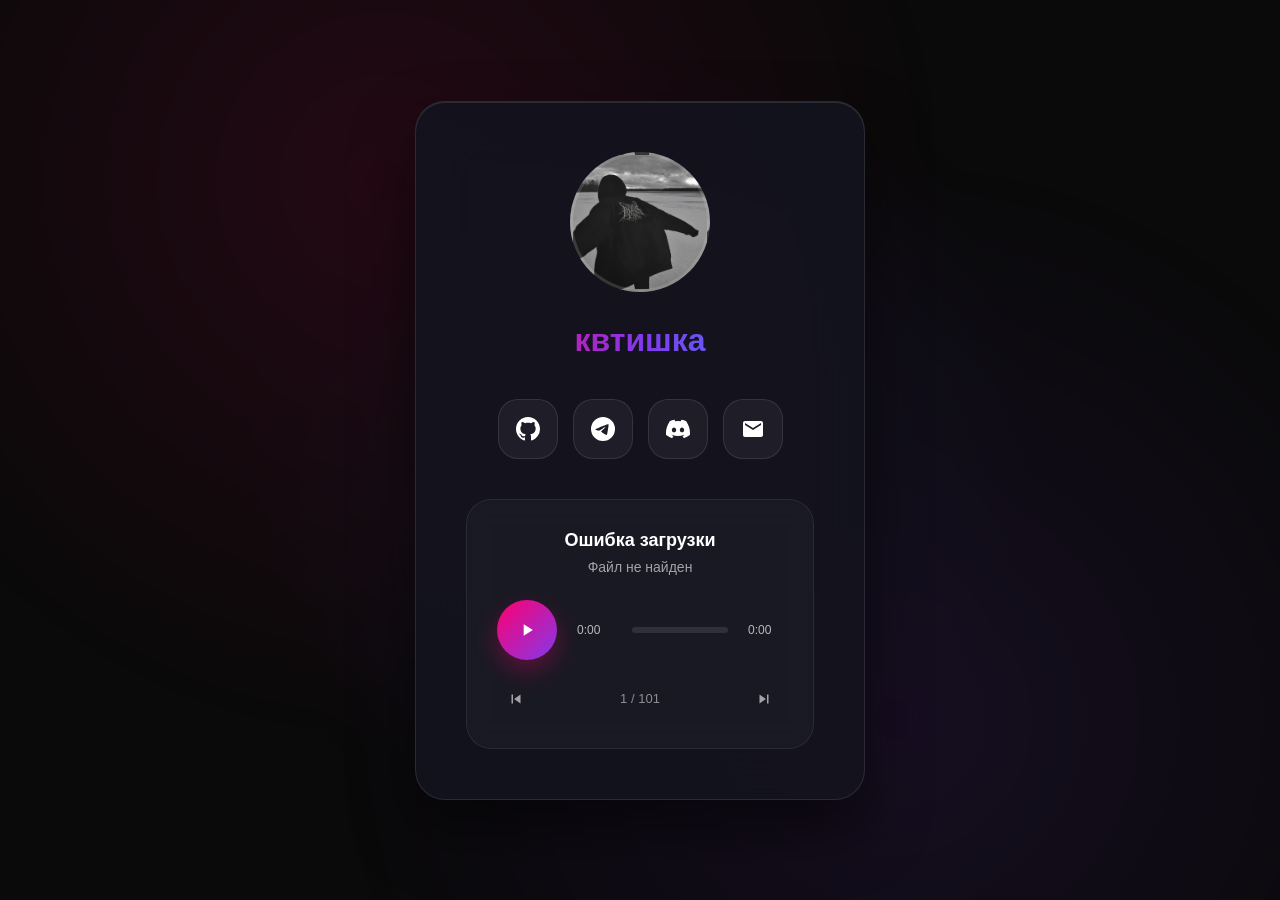
==== index.html @ 4e24af6f "Update index.html" ====
<!DOCTYPE html>
<html lang="ru">
<head>
    <meta charset="UTF-8">
    <meta name="viewport" content="width=device-width, initial-scale=1.0">
    <title>kdev.world</title>
    <style>
        * { margin: 0; padding: 0; box-sizing: border-box; user-select: none; }
        
        body {
            font-family: -apple-system, BlinkMacSystemFont, 'Segoe UI', sans-serif;
            background: #0a0a0a;
            min-height: 100vh;
            display: flex;
            align-items: center;
            justify-content: center;
            overflow: hidden;
        }
        
        body::before {
            content: '';
            position: fixed;
            top: 0;
            left: 0;
            right: 0;
            bottom: 0;
            background: radial-gradient(circle at 30% 20%, #ff006e 0%, transparent 50%), 
                       radial-gradient(circle at 70% 80%, #8338ec 0%, transparent 50%),
                       radial-gradient(circle at 50% 50%, #3a86ff 0%, transparent 50%);
            opacity: 0.1;
            animation: pulse 8s ease-in-out infinite alternate;
        }

        @keyframes shimmerText {
            0% {
                background-position: -200% center;
            }
            100% {
                background-position: 200% center;
            }
        }
        
        @keyframes pulse {
            0% { opacity: 0.1; transform: scale(1); }
            100% { opacity: 0.2; transform: scale(1.05); }
        }
        
        .container {
            background: rgba(20, 20, 30, 0.95);
            backdrop-filter: blur(30px);
            border-radius: 30px;
            padding: 50px;
            border: 1px solid rgba(255, 255, 255, 0.1);
            box-shadow: 0 30px 60px rgba(0, 0, 0, 0.5), inset 0 1px 0 rgba(255, 255, 255, 0.1);
            max-width: 450px;
            width: 90%;
            animation: slideUp 0.8s cubic-bezier(0.2, 0.8, 0.2, 1);
            position: relative;
            z-index: 1;
        }
        
        @keyframes slideUp {
            from { opacity: 0; transform: translateY(50px) scale(0.9); }
            to { opacity: 1; transform: translateY(0) scale(1); }
        }
        
        .avatar {
            width: 140px;
            height: 140px;
            border-radius: 50%;
            margin: 0 auto 30px;
            background: linear-gradient(135deg, #ff006e, #8338ec, #3a86ff);
            display: flex;
            align-items: center;
            justify-content: center;
            font-size: 60px;
            color: white;
            font-weight: 700;
            border: 3px solid rgba(255, 255, 255, 0.2);
            transition: all 0.4s cubic-bezier(0.2, 0.8, 0.2, 1);
            background-size: cover;
            background-position: center;
            position: relative;
            overflow: hidden;
        }
        
        .avatar::before {
            content: '';
            position: absolute;
            top: -50%;
            left: -50%;
            width: 200%;
            height: 200%;
            background: linear-gradient(45deg, transparent, rgba(255, 255, 255, 0.1), transparent);
            animation: shimmer 3s infinite;
        }
        
        @keyframes shimmer {
            0% { transform: translateX(-100%) translateY(-100%) rotate(45deg); }
            100% { transform: translateX(100%) translateY(100%) rotate(45deg); }
        }
        
        .avatar:hover { transform: scale(1.05) rotate(5deg); }
        
        .name {
            color: #ffffff;
            font-size: 32px;
            font-weight: 700;
            margin-bottom: 40px;
            text-align: center;
            background: linear-gradient(90deg, 
                #ff006e 0%, 
                #8338ec 25%, 
                #3a86ff 50%, 
                #8338ec 75%, 
                #ff006e 100%
            );
            background-size: 200% 100%;
            -webkit-background-clip: text;
            -webkit-text-fill-color: transparent;
            background-clip: text;
            animation: shimmerText 3s ease-in-out infinite;
        }
        
        .social-links {
            display: flex;
            justify-content: center;
            gap: 15px;
            margin-bottom: 40px;
        }
        
        .social-link {
            width: 60px;
            height: 60px;
            background: rgba(255, 255, 255, 0.05);
            border-radius: 20px;
            display: flex;
            align-items: center;
            justify-content: center;
            color: white;
            text-decoration: none;
            font-size: 24px;
            transition: all 0.3s cubic-bezier(0.2, 0.8, 0.2, 1);
            border: 1px solid rgba(255, 255, 255, 0.1);
            position: relative;
            overflow: hidden;
        }
        
        .social-link::before {
            content: '';
            position: absolute;
            top: 0;
            left: -100%;
            width: 100%;
            height: 100%;
            background: linear-gradient(90deg, transparent, rgba(255, 255, 255, 0.1), transparent);
            transition: left 0.5s;
        }
        
        .social-link:hover::before { left: 100%; }
        .social-link:hover {
            background: rgba(255, 255, 255, 0.1);
            transform: translateY(-3px);
            box-shadow: 0 15px 30px rgba(0, 0, 0, 0.3);
        }

        .social-link svg {
            width: 24px;
            height: 24px;
            fill: currentColor;
        }
        
        .player {
            background: rgba(255, 255, 255, 0.03);
            border-radius: 25px;
            padding: 30px;
            border: 1px solid rgba(255, 255, 255, 0.08);
            backdrop-filter: blur(10px);
        }
        
        .track-info {
            color: white;
            margin-bottom: 25px;
            text-align: center;
        }
        
        .track-title {
            font-size: 18px;
            font-weight: 600;
            margin-bottom: 8px;
            color: #ffffff;
        }
        
        .track-artist {
            font-size: 14px;
            color: rgba(255, 255, 255, 0.6);
        }
        
        .controls {
            display: flex;
            align-items: center;
            gap: 20px;
            margin-bottom: 20px;
        }
        
        .play-btn {
            width: 60px;
            height: 60px;
            background: linear-gradient(135deg, #ff006e, #8338ec);
            border: none;
            border-radius: 50%;
            color: white;
            font-size: 20px;
            cursor: pointer;
            transition: all 0.3s cubic-bezier(0.2, 0.8, 0.2, 1);
            display: flex;
            align-items: center;
            justify-content: center;
            box-shadow: 0 10px 25px rgba(255, 0, 110, 0.3);
        }

        .play-btn svg {
            width: 20px;
            height: 20px;
            fill: currentColor;
        }
        
        .play-btn:hover {
            transform: scale(1.1);
            box-shadow: 0 15px 35px rgba(255, 0, 110, 0.4);
        }
        
        .time {
            color: rgba(255, 255, 255, 0.7);
            font-size: 12px;
            font-weight: 500;
            min-width: 35px;
        }
        
        .progress-bar {
            flex: 1;
            height: 6px;
            background: rgba(255, 255, 255, 0.1);
            border-radius: 10px;
            overflow: hidden;
            cursor: pointer;
            transition: height 0.2s;
        }
        
        .progress-bar:hover { height: 8px; }
        
        .progress {
            height: 100%;
            background: linear-gradient(90deg, #ff006e, #8338ec, #3a86ff);
            width: 0%;
            transition: width 0.1s;
            border-radius: 10px;
        }
        
        .track-nav {
            display: flex;
            justify-content: space-between;
            align-items: center;
        }
        
        .nav-btn {
            background: none;
            border: none;
            color: rgba(255, 255, 255, 0.6);
            font-size: 18px;
            cursor: pointer;
            padding: 10px;
            border-radius: 10px;
            transition: all 0.3s;
            display: flex;
            align-items: center;
            justify-content: center;
        }

        .nav-btn svg {
            width: 18px;
            height: 18px;
            fill: currentColor;
        }
        
        .nav-btn:hover {
            color: white;
            background: rgba(255, 255, 255, 0.05);
        }
        
        .track-list {
            font-size: 13px;
            color: rgba(255, 255, 255, 0.5);
            font-weight: 500;
        }
    </style>
</head>
<body>
    <div class="container">
        <div class="avatar" style="background-image: url('/src/avatar.jpg');"></div>
        <div class="name">квтишка</div>
        
        <div class="social-links">
            <a href="https://github.com/kdevwp" class="social-link" title="GitHub">
                <svg viewBox="0 0 24 24">
                    <path d="M12 0C5.37 0 0 5.37 0 12c0 5.31 3.435 9.795 8.205 11.385.6.105.825-.255.825-.57 0-.285-.015-1.23-.015-2.235-3.015.555-3.795-.735-4.035-1.41-.135-.345-.72-1.41-1.23-1.695-.42-.225-1.02-.78-.015-.795.945-.015 1.62.87 1.845 1.23 1.08 1.815 2.805 1.305 3.495.99.105-.78.42-1.305.765-1.605-2.67-.3-5.46-1.335-5.46-5.925 0-1.305.465-2.385 1.23-3.225-.12-.3-.54-1.53.12-3.18 0 0 1.005-.315 3.3 1.23.96-.27 1.98-.405 3-.405s2.04.135 3 .405c2.295-1.56 3.3-1.23 3.3-1.23.66 1.65.24 2.88.12 3.18.765.84 1.23 1.905 1.23 3.225 0 4.605-2.805 5.625-5.475 5.925.435.375.81 1.095.81 2.22 0 1.605-.015 2.895-.015 3.3 0 .315.225.69.825.57A12.02 12.02 0 0 0 24 12c0-6.63-5.37-12-12-12z"/>
                </svg>
            </a>
            <a href="https://t.me/cfSpamBlockBot" class="social-link" title="Telegram">
                <svg viewBox="0 0 24 24">
                    <path d="M11.944 0A12 12 0 0 0 0 12a12 12 0 0 0 12 12 12 12 0 0 0 12-12A12 12 0 0 0 12 0a12 12 0 0 0-.056 0zm4.962 7.224c.1-.002.321.023.465.14a.506.506 0 0 1 .171.325c.016.093.036.306.02.472-.18 1.898-.962 6.502-1.36 8.627-.168.9-.499 1.201-.82 1.23-.696.065-1.225-.46-1.9-.902-1.056-.693-1.653-1.124-2.678-1.8-1.185-.78-.417-1.21.258-1.91.177-.184 3.247-2.977 3.307-3.23.007-.032.014-.15-.056-.212s-.174-.041-.249-.024c-.106.024-1.793 1.14-5.061 3.345-.48.33-.913.49-1.302.48-.428-.008-1.252-.241-1.865-.44-.752-.245-1.349-.374-1.297-.789.027-.216.325-.437.893-.663 3.498-1.524 5.83-2.529 6.998-3.014 3.332-1.386 4.025-1.627 4.476-1.635z"/>
                </svg>
            </a>
            <a href="https://discord.com/users/663006385554063380" class="social-link" title="Discord">
                <svg viewBox="0 0 24 24">
                    <path d="M20.317 4.37a19.791 19.791 0 0 0-4.885-1.515.074.074 0 0 0-.079.037c-.21.375-.444.864-.608 1.25a18.27 18.27 0 0 0-5.487 0 12.64 12.64 0 0 0-.617-1.25.077.077 0 0 0-.079-.037A19.736 19.736 0 0 0 3.677 4.37a.07.07 0 0 0-.032.027C.533 9.046-.32 13.58.099 18.057a.082.082 0 0 0 .031.057 19.9 19.9 0 0 0 5.993 3.03.078.078 0 0 0 .084-.028 14.09 14.09 0 0 0 1.226-1.994.076.076 0 0 0-.041-.106 13.107 13.107 0 0 1-1.872-.892.077.077 0 0 1-.008-.128 10.2 10.2 0 0 0 .372-.292.074.074 0 0 1 .077-.010c3.928 1.793 8.18 1.793 12.062 0a.074.074 0 0 1 .078.01c.12.098.246.191.373.292a.077.077 0 0 1-.006.127 12.299 12.299 0 0 1-1.873.892.077.077 0 0 0-.041.107c.36.698.772 1.362 1.225 1.993a.076.076 0 0 0 .084.028 19.839 19.839 0 0 0 6.002-3.03.077.077 0 0 0 .032-.054c.5-5.177-.838-9.674-3.549-13.66a.061.061 0 0 0-.031-.03zM8.02 15.33c-1.183 0-2.157-1.085-2.157-2.419 0-1.333.956-2.419 2.157-2.419 1.21 0 2.176 1.096 2.157 2.42 0 1.333-.956 2.418-2.157 2.418zm7.975 0c-1.183 0-2.157-1.085-2.157-2.419 0-1.333.955-2.419 2.157-2.419 1.21 0 2.176 1.096 2.157 2.42 0 1.333-.946 2.418-2.157 2.418z"/>
                </svg>
            </a>
            <a href="mailto:admin@kdev.world" class="social-link" title="Email">
                <svg viewBox="0 0 24 24">
                    <path d="M20 4H4c-1.1 0-1.99.9-1.99 2L2 18c0 1.1.9 2 2 2h16c1.1 0 2-.9 2-2V6c0-1.1-.9-2-2-2zm0 4l-8 5-8-5V6l8 5 8-5v2z"/>
                </svg>
            </a>
        </div>

        <div class="player">
            <div class="track-info">
                <div class="track-title" id="trackTitle">Загрузка...</div>
                <div class="track-artist" id="trackArtist">Исполнитель</div>
            </div>
            
            <div class="controls">
                <button class="play-btn" id="playBtn">
                    <svg viewBox="0 0 24 24" id="playIcon">
                        <path d="M8 5v14l11-7z"/>
                    </svg>
                    <svg viewBox="0 0 24 24" id="pauseIcon" style="display: none;">
                        <path d="M6 19h4V5H6v14zm8-14v14h4V5h-4z"/>
                    </svg>
                </button>
                <span class="time" id="currentTime">0:00</span>
                <div class="progress-bar" id="progressBar">
                    <div class="progress" id="progress"></div>
                </div>
                <span class="time" id="duration">0:00</span>
            </div>

            <div class="track-nav">
                <button class="nav-btn" id="prevBtn">
                    <svg viewBox="0 0 24 24">
                        <path d="M6 6h2v12H6zm3.5 6l8.5 6V6z"/>
                    </svg>
                </button>
                <div class="track-list">
                    <span id="currentTrack">1</span> / <span id="totalTracks">0</span>
                </div>
                <button class="nav-btn" id="nextBtn">
                    <svg viewBox="0 0 24 24">
                        <path d="M6 18l8.5-6L6 6v12zM16 6v12h2V6h-2z"/>
                    </svg>
                </button>
            </div>
        </div>
    </div>

    <audio id="audio"></audio>

    <script>
        if ('serviceWorker' in navigator) {
            window.addEventListener('load', () => {
                navigator.serviceWorker.register('/sw.js')
                    .then(registration => {
                        console.log('Service Worker зарегистрирован:', registration);
                    })
                    .catch(error => {
                        console.error('Ошибка при регистрации Service Worker:', error);
                    });
            });
        }
    </script>
    
    <script>
        class MusicPlayer {
            constructor() {
                this.audio = document.getElementById('audio');
                this.playBtn = document.getElementById('playBtn');
                this.playIcon = document.getElementById('playIcon');
                this.pauseIcon = document.getElementById('pauseIcon');
                this.prevBtn = document.getElementById('prevBtn');
                this.nextBtn = document.getElementById('nextBtn');
                this.progressBar = document.getElementById('progressBar');
                this.progress = document.getElementById('progress');
                this.currentTime = document.getElementById('currentTime');
                this.duration = document.getElementById('duration');
                this.trackTitle = document.getElementById('trackTitle');
                this.trackArtist = document.getElementById('trackArtist');
                this.currentTrack = document.getElementById('currentTrack');
                this.totalTracks = document.getElementById('totalTracks');
                this.tracks = [];
                this.currentIndex = 0;
                this.isPlaying = false;
                this.init();
            }

            async init() {
                await this.loadTracks();
                this.setupEventListeners();
                if (this.tracks.length > 0) this.loadTrack(0);
            }

            async loadTracks() {
                try {
                    const response = await fetch('/tracks.json');
                    if (!response.ok) throw new Error('Не удалось загрузить файл треков');
                    this.tracks = await response.json();
                    this.parseTrackInfo();
                    this.totalTracks.textContent = this.tracks.length;
                } catch (error) {
                    console.error('Ошибка загрузки треков:', error);
                    this.tracks = [{ name: "auratoshi - sil2nt hill", src: "src/tracks/16. auratoshi - sil2nt hill.mp3" }];
                    this.parseTrackInfo();
                    this.totalTracks.textContent = this.tracks.length;
                }
            }

            parseTrackInfo() {
                this.tracks = this.tracks.map(track => {
                    const parts = track.name.split(' - ');
                    return {
                        title: parts.length > 1 ? parts.slice(1).join(' - ') : track.name,
                        artist: parts.length > 1 ? parts[0] : 'Неизвестный исполнитель',
                        src: track.src
                    };
                });
            }

            setupEventListeners() {
                this.playBtn.addEventListener('click', () => this.togglePlay());
                this.prevBtn.addEventListener('click', () => this.previousTrack());
                this.nextBtn.addEventListener('click', () => this.nextTrack());
                this.progressBar.addEventListener('click', (e) => this.seek(e));
                this.audio.addEventListener('timeupdate', () => this.updateProgress());
                this.audio.addEventListener('ended', () => this.nextTrack());
                this.audio.addEventListener('loadedmetadata', () => this.updateDuration());
                this.audio.addEventListener('error', (e) => {
                    console.error('Ошибка загрузки аудио:', e);
                    this.trackTitle.textContent = 'Ошибка загрузки';
                    this.trackArtist.textContent = 'Файл не найден';
                });
            }

            loadTrack(index) {
                if (index >= 0 && index < this.tracks.length) {
                    this.currentIndex = index;
                    const track = this.tracks[index];
                    this.audio.src = track.src;
                    this.trackTitle.textContent = track.title;
                    this.trackArtist.textContent = track.artist;
                    this.currentTrack.textContent = index + 1;
                    this.progress.style.width = '0%';
                    this.currentTime.textContent = '0:00';
                    this.duration.textContent = '0:00';
                }
            }

            togglePlay() {
                if (this.isPlaying) {
                    this.audio.pause();
                    this.playIcon.style.display = 'block';
                    this.pauseIcon.style.display = 'none';
                } else {
                    this.audio.play().catch(e => {
                        console.error('Ошибка воспроизведения:', e);
                        this.trackTitle.textContent = 'Ошибка воспроизведения';
                    });
                    this.playIcon.style.display = 'none';
                    this.pauseIcon.style.display = 'block';
                }
                this.isPlaying = !this.isPlaying;
            }

            previousTrack() {
                const newIndex = this.currentIndex > 0 ? this.currentIndex - 1 : this.tracks.length - 1;
                this.loadTrack(newIndex);
                if (this.isPlaying) this.audio.play().catch(e => console.error('Ошибка воспроизведения:', e));
            }

            nextTrack() {
                const newIndex = this.currentIndex < this.tracks.length - 1 ? this.currentIndex + 1 : 0;
                this.loadTrack(newIndex);
                if (this.isPlaying) this.audio.play().catch(e => console.error('Ошибка воспроизведения:', e));
            }

            seek(e) {
                const rect = this.progressBar.getBoundingClientRect();
                const percent = (e.clientX - rect.left) / rect.width;
                this.audio.currentTime = percent * this.audio.duration;
            }

            updateProgress() {
                if (this.audio.duration) {
                    const percent = (this.audio.currentTime / this.audio.duration) * 100;
                    this.progress.style.width = percent + '%';
                    this.currentTime.textContent = this.formatTime(this.audio.currentTime);
                }
            }

            updateDuration() {
                if (this.audio.duration) this.duration.textContent = this.formatTime(this.audio.duration);
            }

            formatTime(seconds) {
                if (isNaN(seconds)) return '0:00';
                const mins = Math.floor(seconds / 60);
                const secs = Math.floor(seconds % 60);
                return `${mins}:${secs.toString().padStart(2, '0')}`;
            }
        }

        new MusicPlayer();
    </script>
</body>
</html>
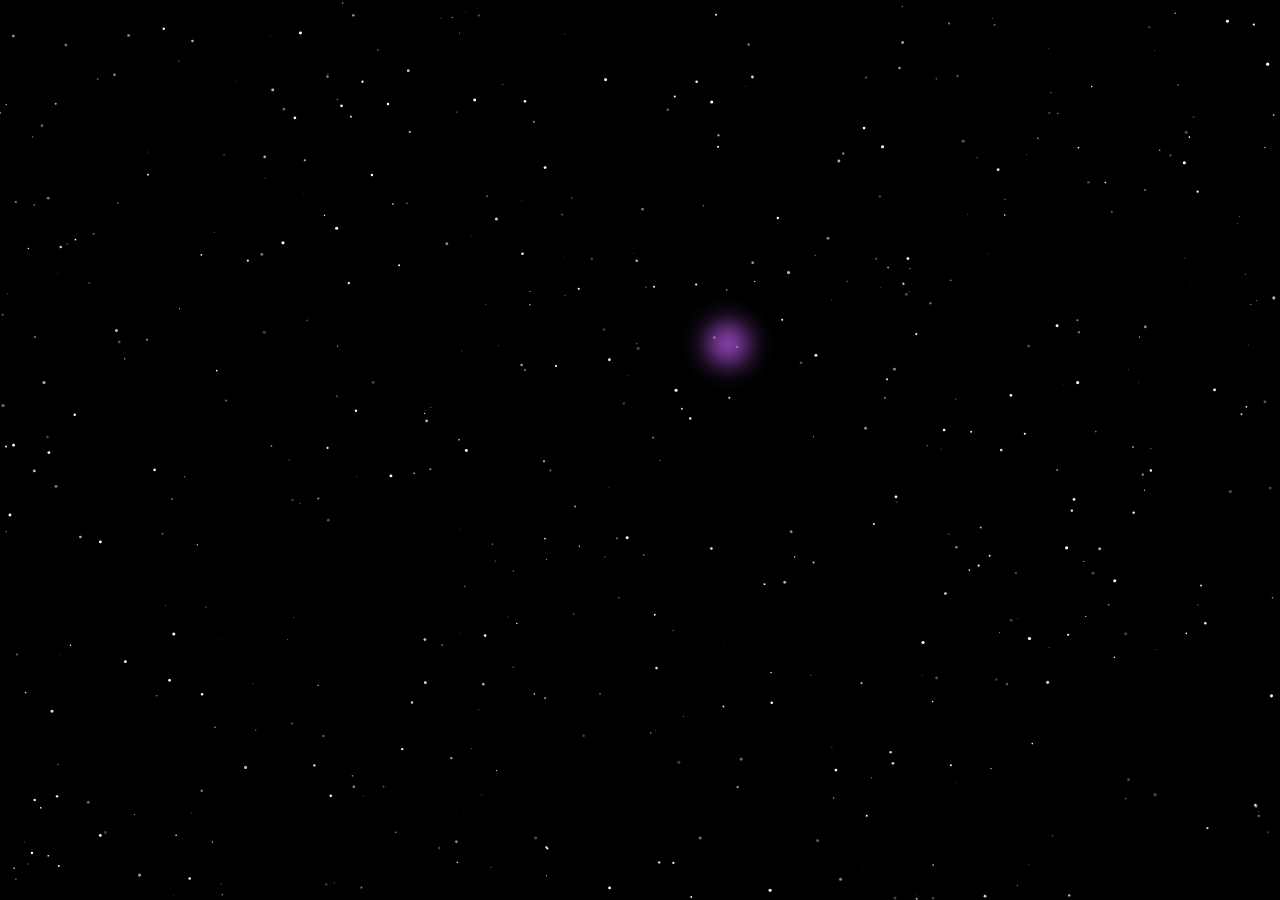
==== commit f62c8b3f: "Add files via upload" ====
--- a/index.html
+++ b/index.html
@@ -1,523 +1,64 @@
 <!DOCTYPE html>
 <html lang="ru">
 <head>
-    <meta charset="UTF-8">
-    <meta name="viewport" content="width=device-width, initial-scale=1.0">
-    <title>kdev.world</title>
-    <style>
-        * { margin: 0; padding: 0; box-sizing: border-box; user-select: none; }
-        
-        body {
-            font-family: -apple-system, BlinkMacSystemFont, 'Segoe UI', sans-serif;
-            background: #0a0a0a;
-            min-height: 100vh;
-            display: flex;
-            align-items: center;
-            justify-content: center;
-            overflow: hidden;
-        }
-        
-        body::before {
-            content: '';
-            position: fixed;
-            top: 0;
-            left: 0;
-            right: 0;
-            bottom: 0;
-            background: radial-gradient(circle at 30% 20%, #ff006e 0%, transparent 50%), 
-                       radial-gradient(circle at 70% 80%, #8338ec 0%, transparent 50%),
-                       radial-gradient(circle at 50% 50%, #3a86ff 0%, transparent 50%);
-            opacity: 0.1;
-            animation: pulse 8s ease-in-out infinite alternate;
-        }
-
-        @keyframes shimmerText {
-            0% {
-                background-position: -200% center;
-            }
-            100% {
-                background-position: 200% center;
-            }
-        }
-        
-        @keyframes pulse {
-            0% { opacity: 0.1; transform: scale(1); }
-            100% { opacity: 0.2; transform: scale(1.05); }
-        }
-        
-        .container {
-            background: rgba(20, 20, 30, 0.95);
-            backdrop-filter: blur(30px);
-            border-radius: 30px;
-            padding: 50px;
-            border: 1px solid rgba(255, 255, 255, 0.1);
-            box-shadow: 0 30px 60px rgba(0, 0, 0, 0.5), inset 0 1px 0 rgba(255, 255, 255, 0.1);
-            max-width: 450px;
-            width: 90%;
-            animation: slideUp 0.8s cubic-bezier(0.2, 0.8, 0.2, 1);
-            position: relative;
-            z-index: 1;
-        }
-        
-        @keyframes slideUp {
-            from { opacity: 0; transform: translateY(50px) scale(0.9); }
-            to { opacity: 1; transform: translateY(0) scale(1); }
-        }
-        
-        .avatar {
-            width: 140px;
-            height: 140px;
-            border-radius: 50%;
-            margin: 0 auto 30px;
-            background: linear-gradient(135deg, #ff006e, #8338ec, #3a86ff);
-            display: flex;
-            align-items: center;
-            justify-content: center;
-            font-size: 60px;
-            color: white;
-            font-weight: 700;
-            border: 3px solid rgba(255, 255, 255, 0.2);
-            transition: all 0.4s cubic-bezier(0.2, 0.8, 0.2, 1);
-            background-size: cover;
-            background-position: center;
-            position: relative;
-            overflow: hidden;
-        }
-        
-        .avatar::before {
-            content: '';
-            position: absolute;
-            top: -50%;
-            left: -50%;
-            width: 200%;
-            height: 200%;
-            background: linear-gradient(45deg, transparent, rgba(255, 255, 255, 0.1), transparent);
-            animation: shimmer 3s infinite;
-        }
-        
-        @keyframes shimmer {
-            0% { transform: translateX(-100%) translateY(-100%) rotate(45deg); }
-            100% { transform: translateX(100%) translateY(100%) rotate(45deg); }
-        }
-        
-        .avatar:hover { transform: scale(1.05) rotate(5deg); }
-        
-        .name {
-            color: #ffffff;
-            font-size: 32px;
-            font-weight: 700;
-            margin-bottom: 40px;
-            text-align: center;
-            background: linear-gradient(90deg, 
-                #ff006e 0%, 
-                #8338ec 25%, 
-                #3a86ff 50%, 
-                #8338ec 75%, 
-                #ff006e 100%
-            );
-            background-size: 200% 100%;
-            -webkit-background-clip: text;
-            -webkit-text-fill-color: transparent;
-            background-clip: text;
-            animation: shimmerText 3s ease-in-out infinite;
-        }
-        
-        .social-links {
-            display: flex;
-            justify-content: center;
-            gap: 15px;
-            margin-bottom: 40px;
-        }
-        
-        .social-link {
-            width: 60px;
-            height: 60px;
-            background: rgba(255, 255, 255, 0.05);
-            border-radius: 20px;
-            display: flex;
-            align-items: center;
-            justify-content: center;
-            color: white;
-            text-decoration: none;
-            font-size: 24px;
-            transition: all 0.3s cubic-bezier(0.2, 0.8, 0.2, 1);
-            border: 1px solid rgba(255, 255, 255, 0.1);
-            position: relative;
-            overflow: hidden;
-        }
-        
-        .social-link::before {
-            content: '';
-            position: absolute;
-            top: 0;
-            left: -100%;
-            width: 100%;
-            height: 100%;
-            background: linear-gradient(90deg, transparent, rgba(255, 255, 255, 0.1), transparent);
-            transition: left 0.5s;
-        }
-        
-        .social-link:hover::before { left: 100%; }
-        .social-link:hover {
-            background: rgba(255, 255, 255, 0.1);
-            transform: translateY(-3px);
-            box-shadow: 0 15px 30px rgba(0, 0, 0, 0.3);
-        }
-
-        .social-link svg {
-            width: 24px;
-            height: 24px;
-            fill: currentColor;
-        }
-        
-        .player {
-            background: rgba(255, 255, 255, 0.03);
-            border-radius: 25px;
-            padding: 30px;
-            border: 1px solid rgba(255, 255, 255, 0.08);
-            backdrop-filter: blur(10px);
-        }
-        
-        .track-info {
-            color: white;
-            margin-bottom: 25px;
-            text-align: center;
-        }
-        
-        .track-title {
-            font-size: 18px;
-            font-weight: 600;
-            margin-bottom: 8px;
-            color: #ffffff;
-        }
-        
-        .track-artist {
-            font-size: 14px;
-            color: rgba(255, 255, 255, 0.6);
-        }
-        
-        .controls {
-            display: flex;
-            align-items: center;
-            gap: 20px;
-            margin-bottom: 20px;
-        }
-        
-        .play-btn {
-            width: 60px;
-            height: 60px;
-            background: linear-gradient(135deg, #ff006e, #8338ec);
-            border: none;
-            border-radius: 50%;
-            color: white;
-            font-size: 20px;
-            cursor: pointer;
-            transition: all 0.3s cubic-bezier(0.2, 0.8, 0.2, 1);
-            display: flex;
-            align-items: center;
-            justify-content: center;
-            box-shadow: 0 10px 25px rgba(255, 0, 110, 0.3);
-        }
-
-        .play-btn svg {
-            width: 20px;
-            height: 20px;
-            fill: currentColor;
-        }
-        
-        .play-btn:hover {
-            transform: scale(1.1);
-            box-shadow: 0 15px 35px rgba(255, 0, 110, 0.4);
-        }
-        
-        .time {
-            color: rgba(255, 255, 255, 0.7);
-            font-size: 12px;
-            font-weight: 500;
-            min-width: 35px;
-        }
-        
-        .progress-bar {
-            flex: 1;
-            height: 6px;
-            background: rgba(255, 255, 255, 0.1);
-            border-radius: 10px;
-            overflow: hidden;
-            cursor: pointer;
-            transition: height 0.2s;
-        }
-        
-        .progress-bar:hover { height: 8px; }
-        
-        .progress {
-            height: 100%;
-            background: linear-gradient(90deg, #ff006e, #8338ec, #3a86ff);
-            width: 0%;
-            transition: width 0.1s;
-            border-radius: 10px;
-        }
-        
-        .track-nav {
-            display: flex;
-            justify-content: space-between;
-            align-items: center;
-        }
-        
-        .nav-btn {
-            background: none;
-            border: none;
-            color: rgba(255, 255, 255, 0.6);
-            font-size: 18px;
-            cursor: pointer;
-            padding: 10px;
-            border-radius: 10px;
-            transition: all 0.3s;
-            display: flex;
-            align-items: center;
-            justify-content: center;
-        }
-
-        .nav-btn svg {
-            width: 18px;
-            height: 18px;
-            fill: currentColor;
-        }
-        
-        .nav-btn:hover {
-            color: white;
-            background: rgba(255, 255, 255, 0.05);
-        }
-        
-        .track-list {
-            font-size: 13px;
-            color: rgba(255, 255, 255, 0.5);
-            font-weight: 500;
-        }
-    </style>
+  <meta charset="utf-8" />
+  <meta name="viewport" content="width=device-width, initial-scale=1" />
+  <title>Космос ради прикола</title>
+  <meta name="theme-color" content="#000000" />
+  <style>
+    :root{
+      --bg: #000;
+      --star-color: #fff;
+      --blob-core: #bf5af2;
+      --blob-glow: rgba(191, 90, 242, 0.6);
+      --blob-fade: rgba(191, 90, 242, 0.15);
+      --shooting: #c8b6ff;
+      --twinkle-min: 0.25;
+      --twinkle-max: 0.95;
+    }
+    html, body {
+      height: 100%;
+      margin: 0;
+      background: var(--bg);
+      overflow: hidden;
+    }
+    canvas#space {
+      position: fixed;
+      inset: 0;
+      width: 100vw;
+      height: 100vh;
+      display: block;
+    }
+    .blob {
+      position: fixed;
+      width: 60px;
+      height: 60px;
+      pointer-events: none;
+      border-radius: 50%;
+      background:
+        radial-gradient(closest-side, var(--blob-core) 0%, var(--blob-glow) 40%, var(--blob-fade) 70%, rgba(0,0,0,0) 100%);
+      filter: blur(10px);
+      mix-blend-mode: screen;
+      z-index: 2;
+      transform: translate3d(0,0,0);
+    }
+  </style>
+  <link rel="manifest" href="manifest.json">
 </head>
 <body>
-    <div class="container">
-        <div class="avatar" style="background-image: url('/src/avatar.jpg');"></div>
-        <div class="name">квтишка</div>
-        
-        <div class="social-links">
-            <a href="https://github.com/kdevwp" class="social-link" title="GitHub">
-                <svg viewBox="0 0 24 24">
-                    <path d="M12 0C5.37 0 0 5.37 0 12c0 5.31 3.435 9.795 8.205 11.385.6.105.825-.255.825-.57 0-.285-.015-1.23-.015-2.235-3.015.555-3.795-.735-4.035-1.41-.135-.345-.72-1.41-1.23-1.695-.42-.225-1.02-.78-.015-.795.945-.015 1.62.87 1.845 1.23 1.08 1.815 2.805 1.305 3.495.99.105-.78.42-1.305.765-1.605-2.67-.3-5.46-1.335-5.46-5.925 0-1.305.465-2.385 1.23-3.225-.12-.3-.54-1.53.12-3.18 0 0 1.005-.315 3.3 1.23.96-.27 1.98-.405 3-.405s2.04.135 3 .405c2.295-1.56 3.3-1.23 3.3-1.23.66 1.65.24 2.88.12 3.18.765.84 1.23 1.905 1.23 3.225 0 4.605-2.805 5.625-5.475 5.925.435.375.81 1.095.81 2.22 0 1.605-.015 2.895-.015 3.3 0 .315.225.69.825.57A12.02 12.02 0 0 0 24 12c0-6.63-5.37-12-12-12z"/>
-                </svg>
-            </a>
-            <a href="https://t.me/cfSpamBlockBot" class="social-link" title="Telegram">
-                <svg viewBox="0 0 24 24">
-                    <path d="M11.944 0A12 12 0 0 0 0 12a12 12 0 0 0 12 12 12 12 0 0 0 12-12A12 12 0 0 0 12 0a12 12 0 0 0-.056 0zm4.962 7.224c.1-.002.321.023.465.14a.506.506 0 0 1 .171.325c.016.093.036.306.02.472-.18 1.898-.962 6.502-1.36 8.627-.168.9-.499 1.201-.82 1.23-.696.065-1.225-.46-1.9-.902-1.056-.693-1.653-1.124-2.678-1.8-1.185-.78-.417-1.21.258-1.91.177-.184 3.247-2.977 3.307-3.23.007-.032.014-.15-.056-.212s-.174-.041-.249-.024c-.106.024-1.793 1.14-5.061 3.345-.48.33-.913.49-1.302.48-.428-.008-1.252-.241-1.865-.44-.752-.245-1.349-.374-1.297-.789.027-.216.325-.437.893-.663 3.498-1.524 5.83-2.529 6.998-3.014 3.332-1.386 4.025-1.627 4.476-1.635z"/>
-                </svg>
-            </a>
-            <a href="https://discord.com/users/663006385554063380" class="social-link" title="Discord">
-                <svg viewBox="0 0 24 24">
-                    <path d="M20.317 4.37a19.791 19.791 0 0 0-4.885-1.515.074.074 0 0 0-.079.037c-.21.375-.444.864-.608 1.25a18.27 18.27 0 0 0-5.487 0 12.64 12.64 0 0 0-.617-1.25.077.077 0 0 0-.079-.037A19.736 19.736 0 0 0 3.677 4.37a.07.07 0 0 0-.032.027C.533 9.046-.32 13.58.099 18.057a.082.082 0 0 0 .031.057 19.9 19.9 0 0 0 5.993 3.03.078.078 0 0 0 .084-.028 14.09 14.09 0 0 0 1.226-1.994.076.076 0 0 0-.041-.106 13.107 13.107 0 0 1-1.872-.892.077.077 0 0 1-.008-.128 10.2 10.2 0 0 0 .372-.292.074.074 0 0 1 .077-.010c3.928 1.793 8.18 1.793 12.062 0a.074.074 0 0 1 .078.01c.12.098.246.191.373.292a.077.077 0 0 1-.006.127 12.299 12.299 0 0 1-1.873.892.077.077 0 0 0-.041.107c.36.698.772 1.362 1.225 1.993a.076.076 0 0 0 .084.028 19.839 19.839 0 0 0 6.002-3.03.077.077 0 0 0 .032-.054c.5-5.177-.838-9.674-3.549-13.66a.061.061 0 0 0-.031-.03zM8.02 15.33c-1.183 0-2.157-1.085-2.157-2.419 0-1.333.956-2.419 2.157-2.419 1.21 0 2.176 1.096 2.157 2.42 0 1.333-.956 2.418-2.157 2.418zm7.975 0c-1.183 0-2.157-1.085-2.157-2.419 0-1.333.955-2.419 2.157-2.419 1.21 0 2.176 1.096 2.157 2.42 0 1.333-.946 2.418-2.157 2.418z"/>
-                </svg>
-            </a>
-            <a href="mailto:admin@kdev.world" class="social-link" title="Email">
-                <svg viewBox="0 0 24 24">
-                    <path d="M20 4H4c-1.1 0-1.99.9-1.99 2L2 18c0 1.1.9 2 2 2h16c1.1 0 2-.9 2-2V6c0-1.1-.9-2-2-2zm0 4l-8 5-8-5V6l8 5 8-5v2z"/>
-                </svg>
-            </a>
-        </div>
+  <canvas id="space"></canvas>
+  <div class="blob" id="blob"></div>
 
-        <div class="player">
-            <div class="track-info">
-                <div class="track-title" id="trackTitle">Загрузка...</div>
-                <div class="track-artist" id="trackArtist">Исполнитель</div>
-            </div>
-            
-            <div class="controls">
-                <button class="play-btn" id="playBtn">
-                    <svg viewBox="0 0 24 24" id="playIcon">
-                        <path d="M8 5v14l11-7z"/>
-                    </svg>
-                    <svg viewBox="0 0 24 24" id="pauseIcon" style="display: none;">
-                        <path d="M6 19h4V5H6v14zm8-14v14h4V5h-4z"/>
-                    </svg>
-                </button>
-                <span class="time" id="currentTime">0:00</span>
-                <div class="progress-bar" id="progressBar">
-                    <div class="progress" id="progress"></div>
-                </div>
-                <span class="time" id="duration">0:00</span>
-            </div>
+  <script>
+    if ('serviceWorker' in navigator) {
+      navigator.serviceWorker.register('sw.js').then(function(reg){
+        console.log('Service worker registered (sw.js)', reg.scope);
+      }).catch(function(err){
+        console.warn('Service worker registration failed', err);
+      });
+    }
+  </script>
 
-            <div class="track-nav">
-                <button class="nav-btn" id="prevBtn">
-                    <svg viewBox="0 0 24 24">
-                        <path d="M6 6h2v12H6zm3.5 6l8.5 6V6z"/>
-                    </svg>
-                </button>
-                <div class="track-list">
-                    <span id="currentTrack">1</span> / <span id="totalTracks">0</span>
-                </div>
-                <button class="nav-btn" id="nextBtn">
-                    <svg viewBox="0 0 24 24">
-                        <path d="M6 18l8.5-6L6 6v12zM16 6v12h2V6h-2z"/>
-                    </svg>
-                </button>
-            </div>
-        </div>
-    </div>
-
-    <audio id="audio"></audio>
-
-    <script>
-        if ('serviceWorker' in navigator) {
-            window.addEventListener('load', () => {
-                navigator.serviceWorker.register('/sw.js')
-                    .then(registration => {
-                        console.log('Service Worker зарегистрирован:', registration);
-                    })
-                    .catch(error => {
-                        console.error('Ошибка при регистрации Service Worker:', error);
-                    });
-            });
-        }
-    </script>
-    
-    <script>
-        class MusicPlayer {
-            constructor() {
-                this.audio = document.getElementById('audio');
-                this.playBtn = document.getElementById('playBtn');
-                this.playIcon = document.getElementById('playIcon');
-                this.pauseIcon = document.getElementById('pauseIcon');
-                this.prevBtn = document.getElementById('prevBtn');
-                this.nextBtn = document.getElementById('nextBtn');
-                this.progressBar = document.getElementById('progressBar');
-                this.progress = document.getElementById('progress');
-                this.currentTime = document.getElementById('currentTime');
-                this.duration = document.getElementById('duration');
-                this.trackTitle = document.getElementById('trackTitle');
-                this.trackArtist = document.getElementById('trackArtist');
-                this.currentTrack = document.getElementById('currentTrack');
-                this.totalTracks = document.getElementById('totalTracks');
-                this.tracks = [];
-                this.currentIndex = 0;
-                this.isPlaying = false;
-                this.init();
-            }
-
-            async init() {
-                await this.loadTracks();
-                this.setupEventListeners();
-                if (this.tracks.length > 0) this.loadTrack(0);
-            }
-
-            async loadTracks() {
-                try {
-                    const response = await fetch('/tracks.json');
-                    if (!response.ok) throw new Error('Не удалось загрузить файл треков');
-                    this.tracks = await response.json();
-                    this.parseTrackInfo();
-                    this.totalTracks.textContent = this.tracks.length;
-                } catch (error) {
-                    console.error('Ошибка загрузки треков:', error);
-                    this.tracks = [{ name: "auratoshi - sil2nt hill", src: "src/tracks/16. auratoshi - sil2nt hill.mp3" }];
-                    this.parseTrackInfo();
-                    this.totalTracks.textContent = this.tracks.length;
-                }
-            }
-
-            parseTrackInfo() {
-                this.tracks = this.tracks.map(track => {
-                    const parts = track.name.split(' - ');
-                    return {
-                        title: parts.length > 1 ? parts.slice(1).join(' - ') : track.name,
-                        artist: parts.length > 1 ? parts[0] : 'Неизвестный исполнитель',
-                        src: track.src
-                    };
-                });
-            }
-
-            setupEventListeners() {
-                this.playBtn.addEventListener('click', () => this.togglePlay());
-                this.prevBtn.addEventListener('click', () => this.previousTrack());
-                this.nextBtn.addEventListener('click', () => this.nextTrack());
-                this.progressBar.addEventListener('click', (e) => this.seek(e));
-                this.audio.addEventListener('timeupdate', () => this.updateProgress());
-                this.audio.addEventListener('ended', () => this.nextTrack());
-                this.audio.addEventListener('loadedmetadata', () => this.updateDuration());
-                this.audio.addEventListener('error', (e) => {
-                    console.error('Ошибка загрузки аудио:', e);
-                    this.trackTitle.textContent = 'Ошибка загрузки';
-                    this.trackArtist.textContent = 'Файл не найден';
-                });
-            }
-
-            loadTrack(index) {
-                if (index >= 0 && index < this.tracks.length) {
-                    this.currentIndex = index;
-                    const track = this.tracks[index];
-                    this.audio.src = track.src;
-                    this.trackTitle.textContent = track.title;
-                    this.trackArtist.textContent = track.artist;
-                    this.currentTrack.textContent = index + 1;
-                    this.progress.style.width = '0%';
-                    this.currentTime.textContent = '0:00';
-                    this.duration.textContent = '0:00';
-                }
-            }
-
-            togglePlay() {
-                if (this.isPlaying) {
-                    this.audio.pause();
-                    this.playIcon.style.display = 'block';
-                    this.pauseIcon.style.display = 'none';
-                } else {
-                    this.audio.play().catch(e => {
-                        console.error('Ошибка воспроизведения:', e);
-                        this.trackTitle.textContent = 'Ошибка воспроизведения';
-                    });
-                    this.playIcon.style.display = 'none';
-                    this.pauseIcon.style.display = 'block';
-                }
-                this.isPlaying = !this.isPlaying;
-            }
-
-            previousTrack() {
-                const newIndex = this.currentIndex > 0 ? this.currentIndex - 1 : this.tracks.length - 1;
-                this.loadTrack(newIndex);
-                if (this.isPlaying) this.audio.play().catch(e => console.error('Ошибка воспроизведения:', e));
-            }
-
-            nextTrack() {
-                const newIndex = this.currentIndex < this.tracks.length - 1 ? this.currentIndex + 1 : 0;
-                this.loadTrack(newIndex);
-                if (this.isPlaying) this.audio.play().catch(e => console.error('Ошибка воспроизведения:', e));
-            }
-
-            seek(e) {
-                const rect = this.progressBar.getBoundingClientRect();
-                const percent = (e.clientX - rect.left) / rect.width;
-                this.audio.currentTime = percent * this.audio.duration;
-            }
-
-            updateProgress() {
-                if (this.audio.duration) {
-                    const percent = (this.audio.currentTime / this.audio.duration) * 100;
-                    this.progress.style.width = percent + '%';
-                    this.currentTime.textContent = this.formatTime(this.audio.currentTime);
-                }
-            }
-
-            updateDuration() {
-                if (this.audio.duration) this.duration.textContent = this.formatTime(this.audio.duration);
-            }
-
-            formatTime(seconds) {
-                if (isNaN(seconds)) return '0:00';
-                const mins = Math.floor(seconds / 60);
-                const secs = Math.floor(seconds % 60);
-                return `${mins}:${secs.toString().padStart(2, '0')}`;
-            }
-        }
-
-        new MusicPlayer();
-    </script>
+  <script src="script.js"></script>
 </body>
 </html>
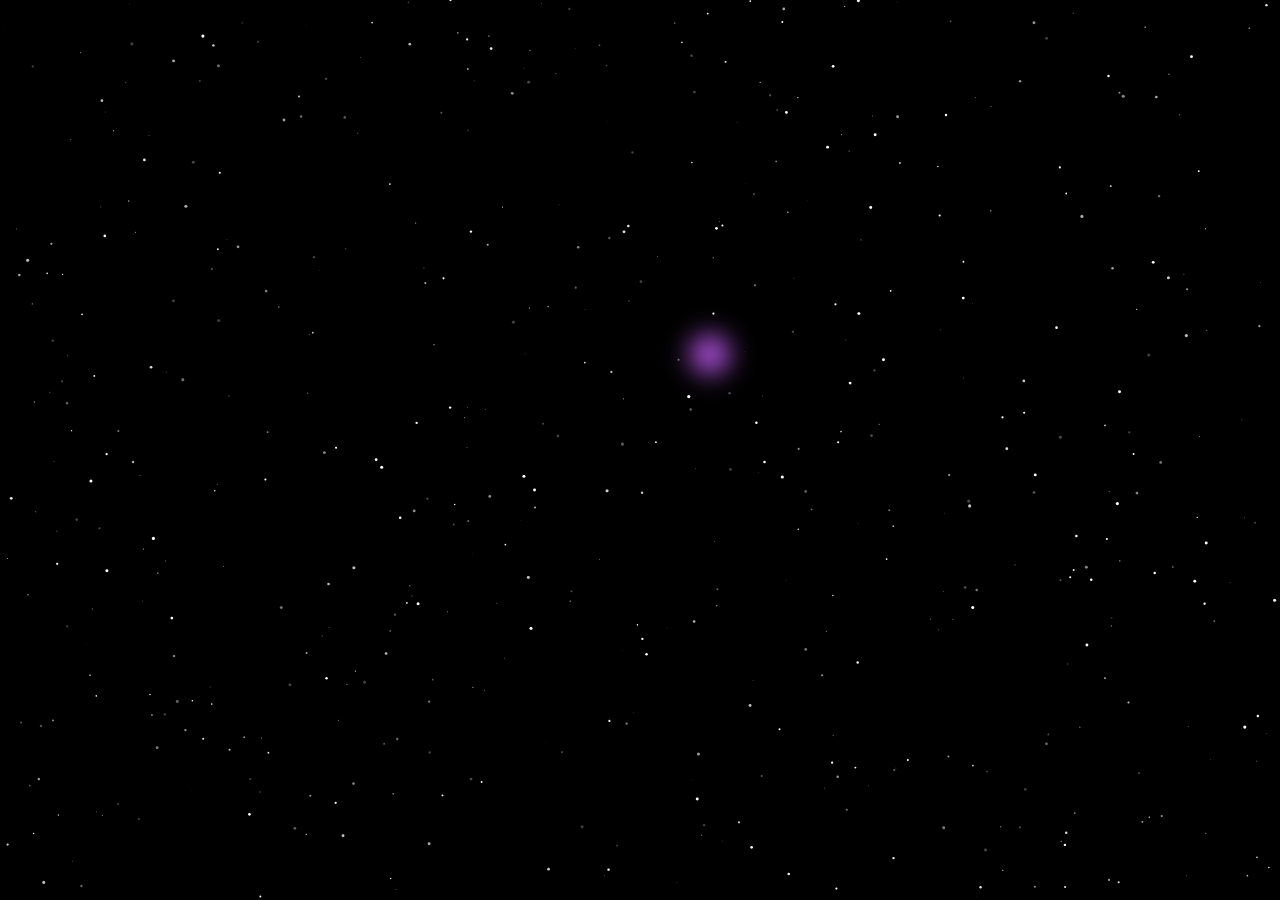
==== commit 89374959: "Update index.html" ====
--- a/index.html
+++ b/index.html
@@ -3,7 +3,7 @@
 <head>
   <meta charset="utf-8" />
   <meta name="viewport" content="width=device-width, initial-scale=1" />
-  <title>Космос ради прикола</title>
+  <title>kdev.world - archived.</title>
   <meta name="theme-color" content="#000000" />
   <style>
     :root{
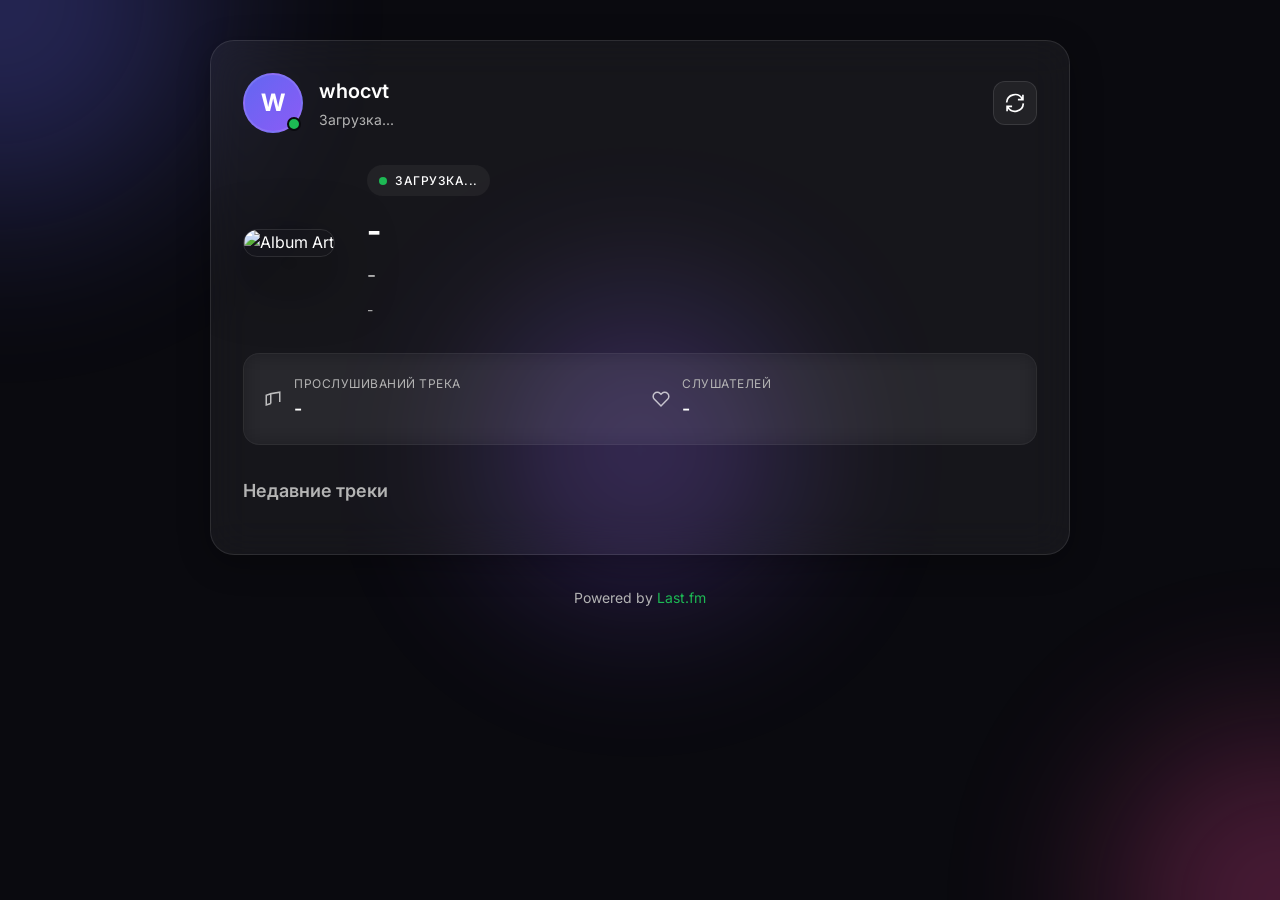
==== commit 908c03bf: "Add files via upload" ====
--- a/index.html
+++ b/index.html
@@ -1,64 +1,103 @@
-<!DOCTYPE html>
-<html lang="ru">
-<head>
-  <meta charset="utf-8" />
-  <meta name="viewport" content="width=device-width, initial-scale=1" />
-  <title>kdev.world - archived.</title>
-  <meta name="theme-color" content="#000000" />
-  <style>
-    :root{
-      --bg: #000;
-      --star-color: #fff;
-      --blob-core: #bf5af2;
-      --blob-glow: rgba(191, 90, 242, 0.6);
-      --blob-fade: rgba(191, 90, 242, 0.15);
-      --shooting: #c8b6ff;
-      --twinkle-min: 0.25;
-      --twinkle-max: 0.95;
-    }
-    html, body {
-      height: 100%;
-      margin: 0;
-      background: var(--bg);
-      overflow: hidden;
-    }
-    canvas#space {
-      position: fixed;
-      inset: 0;
-      width: 100vw;
-      height: 100vh;
-      display: block;
-    }
-    .blob {
-      position: fixed;
-      width: 60px;
-      height: 60px;
-      pointer-events: none;
-      border-radius: 50%;
-      background:
-        radial-gradient(closest-side, var(--blob-core) 0%, var(--blob-glow) 40%, var(--blob-fade) 70%, rgba(0,0,0,0) 100%);
-      filter: blur(10px);
-      mix-blend-mode: screen;
-      z-index: 2;
-      transform: translate3d(0,0,0);
-    }
-  </style>
-  <link rel="manifest" href="manifest.json">
-</head>
-<body>
-  <canvas id="space"></canvas>
-  <div class="blob" id="blob"></div>
-
-  <script>
-    if ('serviceWorker' in navigator) {
-      navigator.serviceWorker.register('sw.js').then(function(reg){
-        console.log('Service worker registered (sw.js)', reg.scope);
-      }).catch(function(err){
-        console.warn('Service worker registration failed', err);
-      });
-    }
-  </script>
-
-  <script src="script.js"></script>
-</body>
-</html>
+<!DOCTYPE html>
+<html lang="ru">
+<head>
+    <meta charset="UTF-8">
+    <meta name="viewport" content="width=device-width, initial-scale=1.0">
+    <title>Last.fm Player - whocvt</title>
+    <link rel="stylesheet" href="style.css">
+    <link rel="preconnect" href="https://fonts.googleapis.com">
+    <link rel="preconnect" href="https://fonts.gstatic.com" crossorigin>
+    <link href="https://fonts.googleapis.com/css2?family=Inter:wght@300;400;500;600;700&display=swap" rel="stylesheet">
+</head>
+<body>
+    <div class="background">
+        <div class="gradient-orb orb-1"></div>
+        <div class="gradient-orb orb-2"></div>
+        <div class="gradient-orb orb-3"></div>
+    </div>
+
+    <div class="container">
+        <div class="player-card glass">
+            <div class="player-header">
+                <div class="user-info">
+                    <div class="avatar-container">
+                        <div id="userAvatar" class="user-avatar avatar-placeholder">
+                            <span id="avatarInitial">W</span>
+                        </div>
+                        <img id="userAvatarImg" class="user-avatar user-avatar-img" style="display: none;" alt="User Avatar">
+                        <div class="online-indicator"></div>
+                    </div>
+                    <div class="user-details">
+                        <h2 id="userName">whocvt</h2>
+                        <p id="userStats">Загрузка...</p>
+                    </div>
+                </div>
+                <button class="refresh-btn" id="refreshBtn" title="Обновить">
+                    <svg width="20" height="20" viewBox="0 0 24 24" fill="none" stroke="currentColor" stroke-width="2">
+                        <path d="M21.5 2v6h-6M2.5 22v-6h6M2 11.5a10 10 0 0 1 18.8-4.3M22 12.5a10 10 0 0 1-18.8 4.2"/>
+                    </svg>
+                </button>
+            </div>
+
+            <div class="now-playing" id="nowPlaying">
+                <div class="album-art-container">
+                    <div class="album-art-glow"></div>
+                    <img id="albumArt" src="https://via.placeholder.com/300?text=No+Track" alt="Album Art" class="album-art">
+                    <div class="playing-animation" id="playingAnimation">
+                        <span></span>
+                        <span></span>
+                        <span></span>
+                        <span></span>
+                    </div>
+                </div>
+
+                <div class="track-info">
+                    <div class="track-status" id="trackStatus">
+                        <span class="status-dot"></span>
+                        <span id="statusText">Загрузка...</span>
+                    </div>
+                    <h1 id="trackName">-</h1>
+                    <h3 id="artistName">-</h3>
+                    <div class="track-meta">
+                        <span id="albumName">-</span>
+                    </div>
+                </div>
+            </div>
+
+            <div class="track-stats glass-inner">
+                <div class="stat-item">
+                    <svg width="18" height="18" viewBox="0 0 24 24" fill="none" stroke="currentColor" stroke-width="2">
+                        <path d="M9 18V5l12-2v13M9 18l-6 2V7l6-2M9 18v-2m0-12v12"/>
+                    </svg>
+                    <div class="stat-content">
+                        <span class="stat-label">Прослушиваний трека</span>
+                        <span class="stat-value" id="trackPlaycount">-</span>
+                    </div>
+                </div>
+                <div class="stat-item">
+                    <svg width="18" height="18" viewBox="0 0 24 24" fill="none" stroke="currentColor" stroke-width="2">
+                        <path d="M20.84 4.61a5.5 5.5 0 0 0-7.78 0L12 5.67l-1.06-1.06a5.5 5.5 0 0 0-7.78 7.78l1.06 1.06L12 21.23l7.78-7.78 1.06-1.06a5.5 5.5 0 0 0 0-7.78z"/>
+                    </svg>
+                    <div class="stat-content">
+                        <span class="stat-label">Слушателей</span>
+                        <span class="stat-value" id="trackListeners">-</span>
+                    </div>
+                </div>
+            </div>
+
+            <div class="recent-tracks">
+                <h3 class="section-title">Недавние треки</h3>
+                <div class="tracks-list" id="recentTracks">
+                </div>
+            </div>
+        </div>
+
+        <footer class="footer">
+            <p>Powered by <a href="https://www.last.fm" target="_blank">Last.fm</a></p>
+        </footer>
+    </div>
+
+    <script src="script.js"></script>
+</body>
+</html>
+
--- a/style.css
+++ b/style.css
@@ -0,0 +1,758 @@
+* {
+    margin: 0;
+    padding: 0;
+    box-sizing: border-box;
+}
+
+:root {
+    --bg-dark: #0a0a0f;
+    --glass-bg: rgba(255, 255, 255, 0.05);
+    --glass-border: rgba(255, 255, 255, 0.1);
+    --glass-shadow: rgba(0, 0, 0, 0.3);
+    --text-primary: #ffffff;
+    --text-secondary: #b4b4b4;
+    --accent-primary: #1db954;
+    --accent-secondary: #6366f1;
+    --accent-pink: #ec4899;
+    --accent-purple: #8b5cf6;
+}
+
+body {
+    font-family: 'Inter', -apple-system, BlinkMacSystemFont, 'Segoe UI', sans-serif;
+    background: var(--bg-dark);
+    color: var(--text-primary);
+    min-height: 100vh;
+    overflow-x: hidden;
+    line-height: 1.6;
+}
+
+::-webkit-scrollbar {
+    width: 12px;
+}
+
+::-webkit-scrollbar-track {
+    background: rgba(255, 255, 255, 0.02);
+    border-left: 1px solid rgba(255, 255, 255, 0.05);
+}
+
+::-webkit-scrollbar-thumb {
+    background: linear-gradient(180deg, var(--accent-secondary), var(--accent-purple));
+    border-radius: 10px;
+    border: 2px solid var(--bg-dark);
+}
+
+::-webkit-scrollbar-thumb:hover {
+    background: linear-gradient(180deg, var(--accent-pink), var(--accent-purple));
+}
+
+* {
+    scrollbar-width: thin;
+    scrollbar-color: var(--accent-secondary) rgba(255, 255, 255, 0.02);
+}
+
+.background {
+    position: fixed;
+    top: 0;
+    left: 0;
+    width: 100%;
+    height: 100%;
+    z-index: -1;
+    overflow: hidden;
+}
+
+.gradient-orb {
+    position: absolute;
+    border-radius: 50%;
+    filter: blur(80px);
+    opacity: 0.4;
+    animation: float 20s ease-in-out infinite;
+}
+
+.orb-1 {
+    width: 500px;
+    height: 500px;
+    background: radial-gradient(circle, var(--accent-secondary), transparent);
+    top: -250px;
+    left: -250px;
+    animation-delay: 0s;
+}
+
+.orb-2 {
+    width: 400px;
+    height: 400px;
+    background: radial-gradient(circle, var(--accent-pink), transparent);
+    bottom: -200px;
+    right: -200px;
+    animation-delay: 5s;
+}
+
+.orb-3 {
+    width: 350px;
+    height: 350px;
+    background: radial-gradient(circle, var(--accent-purple), transparent);
+    top: 50%;
+    left: 50%;
+    transform: translate(-50%, -50%);
+    animation-delay: 10s;
+}
+
+@keyframes float {
+    0%, 100% {
+        transform: translate(0, 0) scale(1);
+    }
+    33% {
+        transform: translate(30px, -50px) scale(1.1);
+    }
+    66% {
+        transform: translate(-20px, 30px) scale(0.9);
+    }
+}
+
+.container {
+    max-width: 900px;
+    margin: 0 auto;
+    padding: 40px 20px;
+    position: relative;
+    z-index: 1;
+}
+
+.glass {
+    background: var(--glass-bg);
+    backdrop-filter: blur(20px);
+    -webkit-backdrop-filter: blur(20px);
+    border: 1px solid var(--glass-border);
+    border-radius: 24px;
+    box-shadow: 0 8px 32px var(--glass-shadow);
+}
+
+.glass-inner {
+    background: rgba(255, 255, 255, 0.03);
+    backdrop-filter: blur(10px);
+    -webkit-backdrop-filter: blur(10px);
+    border: 1px solid rgba(255, 255, 255, 0.05);
+    border-radius: 16px;
+}
+
+.player-card {
+    padding: 32px;
+    animation: fadeIn 0.6s ease-out;
+}
+
+@keyframes fadeIn {
+    from {
+        opacity: 0;
+        transform: translateY(20px);
+    }
+    to {
+        opacity: 1;
+        transform: translateY(0);
+    }
+}
+
+.player-header {
+    display: flex;
+    justify-content: space-between;
+    align-items: center;
+    margin-bottom: 32px;
+}
+
+.user-info {
+    display: flex;
+    align-items: center;
+    gap: 16px;
+}
+
+.avatar-container {
+    position: relative;
+}
+
+.user-avatar {
+    width: 60px;
+    height: 60px;
+    border-radius: 50%;
+    border: 2px solid var(--glass-border);
+    object-fit: cover;
+    position: relative;
+}
+
+.user-avatar-img {
+    position: absolute;
+    top: 0;
+    left: 0;
+    width: 100%;
+    height: 100%;
+    z-index: 2;
+    border-radius: 50%;
+}
+
+.avatar-placeholder {
+    background: linear-gradient(135deg, var(--accent-secondary), var(--accent-purple));
+    display: flex;
+    align-items: center;
+    justify-content: center;
+    font-size: 24px;
+    font-weight: 700;
+    color: white;
+    text-transform: uppercase;
+    z-index: 1;
+}
+
+.online-indicator {
+    position: absolute;
+    bottom: 2px;
+    right: 2px;
+    width: 14px;
+    height: 14px;
+    background: var(--accent-primary);
+    border: 2px solid var(--bg-dark);
+    border-radius: 50%;
+    animation: pulse 2s ease-in-out infinite;
+    z-index: 10;
+}
+
+@keyframes pulse {
+    0%, 100% {
+        opacity: 1;
+        transform: scale(1);
+    }
+    50% {
+        opacity: 0.6;
+        transform: scale(0.9);
+    }
+}
+
+.user-details h2 {
+    font-size: 20px;
+    font-weight: 600;
+    margin-bottom: 2px;
+}
+
+.user-details p {
+    color: var(--text-secondary);
+    font-size: 14px;
+}
+
+.refresh-btn {
+    background: rgba(255, 255, 255, 0.05);
+    border: 1px solid var(--glass-border);
+    border-radius: 12px;
+    width: 44px;
+    height: 44px;
+    display: flex;
+    align-items: center;
+    justify-content: center;
+    cursor: pointer;
+    color: var(--text-primary);
+    transition: all 0.3s ease;
+}
+
+.refresh-btn:hover {
+    background: rgba(255, 255, 255, 0.1);
+    transform: rotate(180deg);
+}
+
+.refresh-btn:active {
+    transform: rotate(180deg) scale(0.95);
+}
+
+.now-playing {
+    display: flex;
+    gap: 32px;
+    margin-bottom: 32px;
+    align-items: center;
+}
+
+.album-art-container {
+    position: relative;
+    flex-shrink: 0;
+}
+
+.album-art-glow {
+    position: absolute;
+    top: 50%;
+    left: 50%;
+    transform: translate(-50%, -50%);
+    width: 100%;
+    height: 100%;
+    border-radius: 16px;
+    filter: blur(40px);
+    opacity: 0.5;
+    z-index: -1;
+}
+
+.album-art {
+    width: 240px;
+    height: 240px;
+    border-radius: 16px;
+    object-fit: cover;
+    box-shadow: 0 20px 60px rgba(0, 0, 0, 0.5);
+    border: 1px solid var(--glass-border);
+}
+
+.playing-animation {
+    position: absolute;
+    bottom: 16px;
+    right: 16px;
+    display: flex;
+    gap: 4px;
+    align-items: flex-end;
+    height: 24px;
+    padding: 8px;
+    background: rgba(0, 0, 0, 0.7);
+    backdrop-filter: blur(10px);
+    border-radius: 8px;
+    opacity: 0;
+    transition: opacity 0.3s ease;
+}
+
+.playing-animation.active {
+    opacity: 1;
+}
+
+.playing-animation span {
+    width: 3px;
+    background: var(--accent-primary);
+    border-radius: 3px;
+    animation: soundwave 1s ease-in-out infinite;
+}
+
+.playing-animation span:nth-child(1) {
+    animation-delay: 0s;
+}
+
+.playing-animation span:nth-child(2) {
+    animation-delay: 0.2s;
+}
+
+.playing-animation span:nth-child(3) {
+    animation-delay: 0.4s;
+}
+
+.playing-animation span:nth-child(4) {
+    animation-delay: 0.6s;
+}
+
+@keyframes soundwave {
+    0%, 100% {
+        height: 4px;
+    }
+    50% {
+        height: 16px;
+    }
+}
+
+.track-info {
+    flex: 1;
+    min-width: 0;
+}
+
+.track-status {
+    display: inline-flex;
+    align-items: center;
+    gap: 8px;
+    padding: 6px 12px;
+    background: rgba(255, 255, 255, 0.05);
+    border-radius: 20px;
+    font-size: 12px;
+    font-weight: 500;
+    margin-bottom: 16px;
+    text-transform: uppercase;
+    letter-spacing: 0.5px;
+}
+
+.status-dot {
+    width: 8px;
+    height: 8px;
+    border-radius: 50%;
+    background: var(--accent-primary);
+    animation: pulse 2s ease-in-out infinite;
+}
+
+.track-info h1 {
+    font-size: 32px;
+    font-weight: 700;
+    margin-bottom: 8px;
+    line-height: 1.2;
+    overflow: hidden;
+    text-overflow: ellipsis;
+    display: -webkit-box;
+    -webkit-line-clamp: 2;
+    -webkit-box-orient: vertical;
+}
+
+.track-info h3 {
+    font-size: 20px;
+    font-weight: 500;
+    color: var(--text-secondary);
+    margin-bottom: 8px;
+    overflow: hidden;
+    text-overflow: ellipsis;
+    white-space: nowrap;
+}
+
+.track-meta {
+    color: var(--text-secondary);
+    font-size: 14px;
+}
+
+.track-stats {
+    padding: 20px;
+    margin-bottom: 32px;
+    display: flex;
+    gap: 24px;
+}
+
+.stat-item {
+    display: flex;
+    align-items: center;
+    gap: 12px;
+    flex: 1;
+}
+
+.stat-item svg {
+    flex-shrink: 0;
+    opacity: 0.7;
+}
+
+.stat-content {
+    display: flex;
+    flex-direction: column;
+    gap: 2px;
+}
+
+.stat-label {
+    font-size: 12px;
+    color: var(--text-secondary);
+    text-transform: uppercase;
+    letter-spacing: 0.5px;
+}
+
+.stat-value {
+    font-size: 18px;
+    font-weight: 600;
+}
+
+.recent-tracks {
+    margin-top: 32px;
+}
+
+.section-title {
+    font-size: 18px;
+    font-weight: 600;
+    margin-bottom: 16px;
+    color: var(--text-secondary);
+}
+
+.tracks-list {
+    display: flex;
+    flex-direction: column;
+    gap: 12px;
+}
+
+.track-item {
+    display: flex;
+    align-items: center;
+    gap: 16px;
+    padding: 12px;
+    background: rgba(255, 255, 255, 0.02);
+    border: 1px solid rgba(255, 255, 255, 0.05);
+    border-radius: 12px;
+    transition: all 0.3s ease;
+    cursor: pointer;
+}
+
+.track-item:hover {
+    background: rgba(255, 255, 255, 0.05);
+    transform: translateX(4px);
+}
+
+.track-item-art {
+    width: 50px;
+    height: 50px;
+    border-radius: 8px;
+    object-fit: cover;
+    flex-shrink: 0;
+}
+
+.track-item-info {
+    flex: 1;
+    min-width: 0;
+}
+
+.track-item-name {
+    font-size: 15px;
+    font-weight: 500;
+    margin-bottom: 4px;
+    overflow: hidden;
+    text-overflow: ellipsis;
+    white-space: nowrap;
+}
+
+.track-item-artist {
+    font-size: 13px;
+    color: var(--text-secondary);
+    overflow: hidden;
+    text-overflow: ellipsis;
+    white-space: nowrap;
+}
+
+.track-item-time {
+    font-size: 12px;
+    color: var(--text-secondary);
+    flex-shrink: 0;
+}
+
+.footer {
+    text-align: center;
+    margin-top: 32px;
+    color: var(--text-secondary);
+    font-size: 14px;
+}
+
+.footer a {
+    color: var(--accent-primary);
+    text-decoration: none;
+    transition: color 0.3s ease;
+}
+
+.footer a:hover {
+    color: var(--text-primary);
+}
+
+.loading {
+    opacity: 0.5;
+    pointer-events: none;
+}
+
+@media (max-width: 768px) {
+    .container {
+        padding: 20px 16px;
+    }
+
+    .player-card {
+        padding: 20px;
+    }
+
+    .now-playing {
+        flex-direction: column;
+        text-align: center;
+        gap: 24px;
+    }
+
+    .album-art {
+        width: 200px;
+        height: 200px;
+    }
+
+    .track-info h1 {
+        font-size: 24px;
+    }
+
+    .track-info h3 {
+        font-size: 18px;
+    }
+
+    .track-stats {
+        flex-direction: column;
+        gap: 16px;
+        padding: 16px;
+    }
+
+    .user-details h2 {
+        font-size: 18px;
+    }
+
+    .user-avatar {
+        width: 50px;
+        height: 50px;
+    }
+
+    .playing-animation {
+        bottom: 12px;
+        right: 12px;
+        padding: 6px;
+    }
+
+    ::-webkit-scrollbar {
+        width: 8px;
+    }
+}
+
+@media (max-width: 480px) {
+    body {
+        font-size: 14px;
+    }
+
+    .container {
+        padding: 16px 12px;
+    }
+
+    .player-card {
+        padding: 16px;
+        border-radius: 20px;
+    }
+
+    .player-header {
+        margin-bottom: 24px;
+    }
+
+    .user-info {
+        gap: 12px;
+    }
+
+    .user-avatar {
+        width: 45px;
+        height: 45px;
+    }
+
+    .avatar-placeholder {
+        font-size: 20px;
+    }
+
+    .user-details h2 {
+        font-size: 16px;
+    }
+
+    .user-details p {
+        font-size: 12px;
+    }
+
+    .refresh-btn {
+        width: 40px;
+        height: 40px;
+    }
+
+    .refresh-btn svg {
+        width: 18px;
+        height: 18px;
+    }
+
+    .album-art {
+        width: 160px;
+        height: 160px;
+    }
+
+    .track-info h1 {
+        font-size: 20px;
+    }
+
+    .track-info h3 {
+        font-size: 16px;
+    }
+
+    .track-status {
+        font-size: 11px;
+        padding: 5px 10px;
+    }
+
+    .status-dot {
+        width: 6px;
+        height: 6px;
+    }
+
+    .track-meta {
+        font-size: 13px;
+    }
+
+    .track-stats {
+        padding: 14px;
+        gap: 14px;
+        margin-bottom: 24px;
+    }
+
+    .stat-item {
+        gap: 10px;
+    }
+
+    .stat-item svg {
+        width: 16px;
+        height: 16px;
+    }
+
+    .stat-label {
+        font-size: 11px;
+    }
+
+    .stat-value {
+        font-size: 16px;
+    }
+
+    .recent-tracks {
+        margin-top: 24px;
+    }
+
+    .section-title {
+        font-size: 16px;
+        margin-bottom: 12px;
+    }
+
+    .track-item {
+        padding: 10px;
+        gap: 12px;
+    }
+
+    .track-item-art {
+        width: 45px;
+        height: 45px;
+    }
+
+    .track-item-name {
+        font-size: 14px;
+    }
+
+    .track-item-artist {
+        font-size: 12px;
+    }
+
+    .track-item-time {
+        font-size: 11px;
+    }
+
+    .footer {
+        margin-top: 24px;
+        font-size: 12px;
+    }
+
+    .orb-1 {
+        width: 350px;
+        height: 350px;
+    }
+
+    .orb-2 {
+        width: 300px;
+        height: 300px;
+    }
+
+    .orb-3 {
+        width: 250px;
+        height: 250px;
+    }
+
+    ::-webkit-scrollbar {
+        width: 6px;
+    }
+
+    ::-webkit-scrollbar-thumb {
+        border: 1px solid var(--bg-dark);
+    }
+}
+
+@media (max-width: 360px) {
+    .player-card {
+        padding: 12px;
+    }
+
+    .album-art {
+        width: 140px;
+        height: 140px;
+    }
+
+    .track-info h1 {
+        font-size: 18px;
+    }
+
+    .track-info h3 {
+        font-size: 14px;
+    }
+}
+
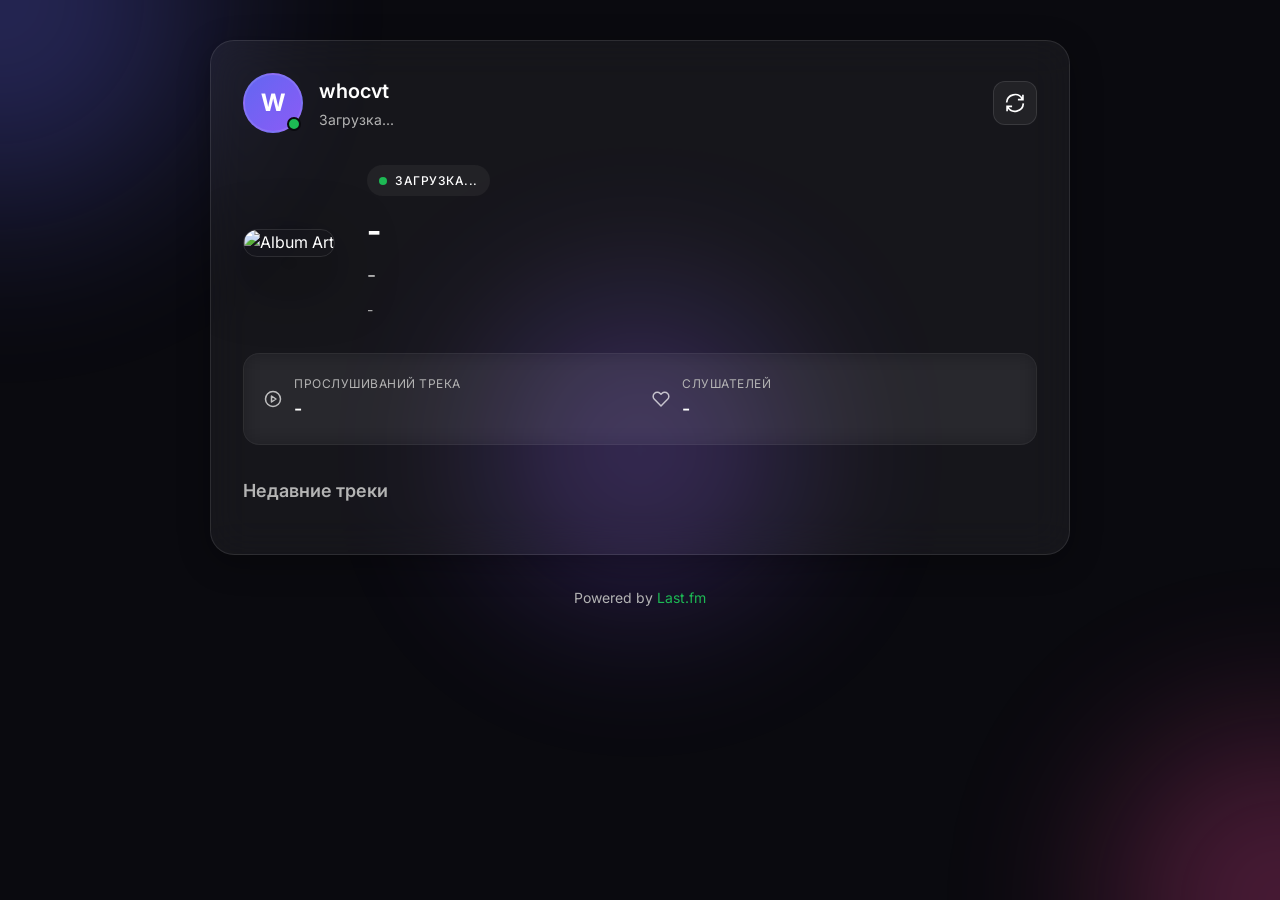
==== commit 17678f0a: "Update index.html" ====
--- a/index.html
+++ b/index.html
@@ -66,8 +66,9 @@
 
             <div class="track-stats glass-inner">
                 <div class="stat-item">
-                    <svg width="18" height="18" viewBox="0 0 24 24" fill="none" stroke="currentColor" stroke-width="2">
-                        <path d="M9 18V5l12-2v13M9 18l-6 2V7l6-2M9 18v-2m0-12v12"/>
+                    <svg width="18" height="18" viewBox="0 0 24 24" fill="none" stroke="currentColor" stroke-width="2" stroke-linecap="round" stroke-linejoin="round">
+                        <circle cx="12" cy="12" r="10"></circle>
+                        <polygon points="10 8 16 12 10 16 10 8"></polygon>
                     </svg>
                     <div class="stat-content">
                         <span class="stat-label">Прослушиваний трека</span>
@@ -75,7 +76,7 @@
                     </div>
                 </div>
                 <div class="stat-item">
-                    <svg width="18" height="18" viewBox="0 0 24 24" fill="none" stroke="currentColor" stroke-width="2">
+                    <svg width="18" height="18" viewBox="0 0 24 24" fill="none" stroke="currentColor" stroke-width="2" stroke-linecap="round" stroke-linejoin="round">
                         <path d="M20.84 4.61a5.5 5.5 0 0 0-7.78 0L12 5.67l-1.06-1.06a5.5 5.5 0 0 0-7.78 7.78l1.06 1.06L12 21.23l7.78-7.78 1.06-1.06a5.5 5.5 0 0 0 0-7.78z"/>
                     </svg>
                     <div class="stat-content">
@@ -100,4 +101,3 @@
     <script src="script.js"></script>
 </body>
 </html>
-
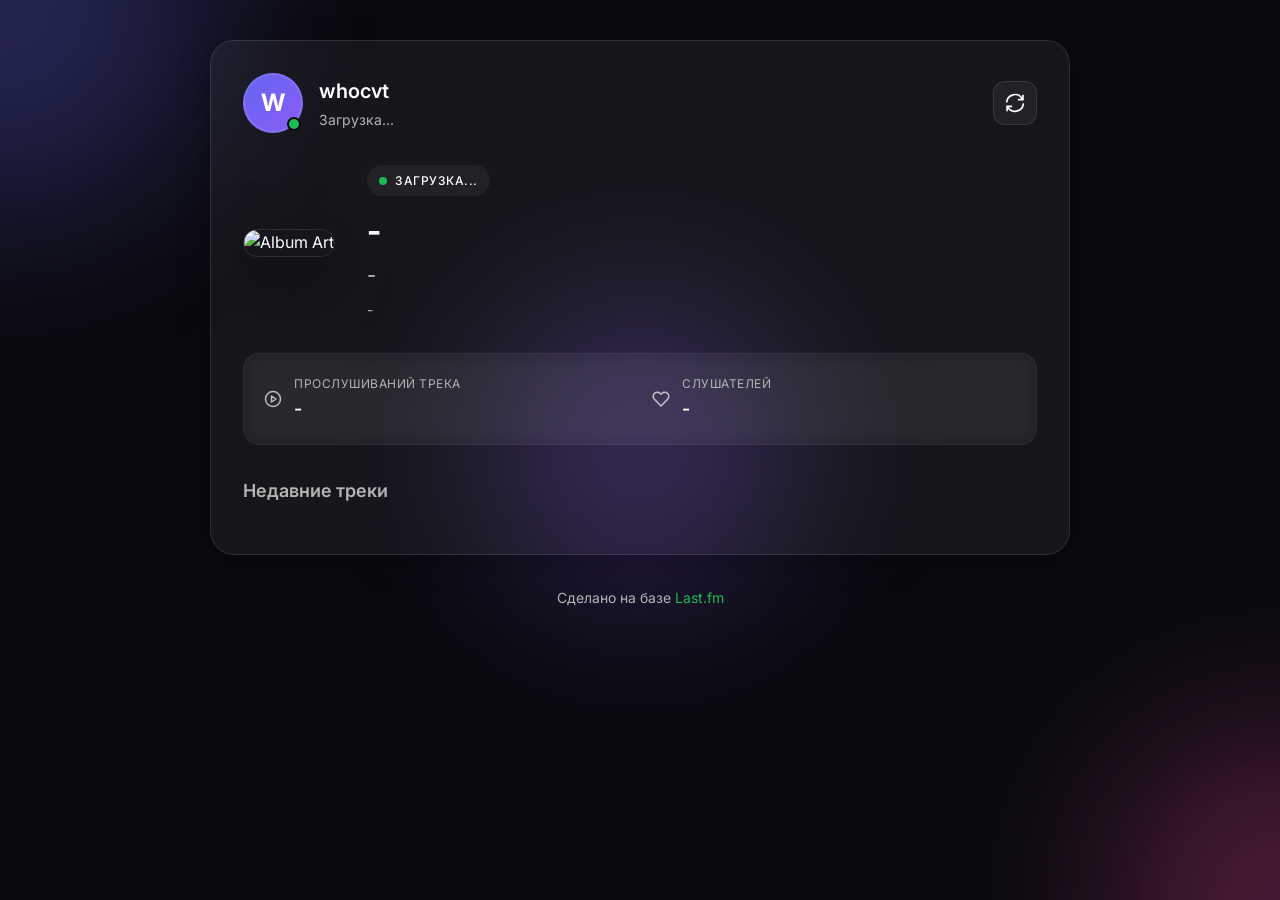
==== commit 708541ef: "Update index.html" ====
--- a/index.html
+++ b/index.html
@@ -3,7 +3,7 @@
 <head>
     <meta charset="UTF-8">
     <meta name="viewport" content="width=device-width, initial-scale=1.0">
-    <title>Last.fm Player - whocvt</title>
+    <title>.kdev.world - fm.</title>
     <link rel="stylesheet" href="style.css">
     <link rel="preconnect" href="https://fonts.googleapis.com">
     <link rel="preconnect" href="https://fonts.gstatic.com" crossorigin>
@@ -94,10 +94,12 @@
         </div>
 
         <footer class="footer">
-            <p>Powered by <a href="https://www.last.fm" target="_blank">Last.fm</a></p>
+            <p>Сделано на базе <a href="https://www.last.fm" target="_blank">Last.fm</a></p>
         </footer>
     </div>
 
     <script src="script.js"></script>
 </body>
 </html>
+
+
--- a/style.css
+++ b/style.css
@@ -2,6 +2,10 @@
     margin: 0;
     padding: 0;
     box-sizing: border-box;
+    user-select: none;
+    -webkit-user-select: none;
+    -moz-user-select: none;
+    -ms-user-select: none;
 }
 
 :root {
@@ -756,3 +760,4 @@
     }
 }
 
+
